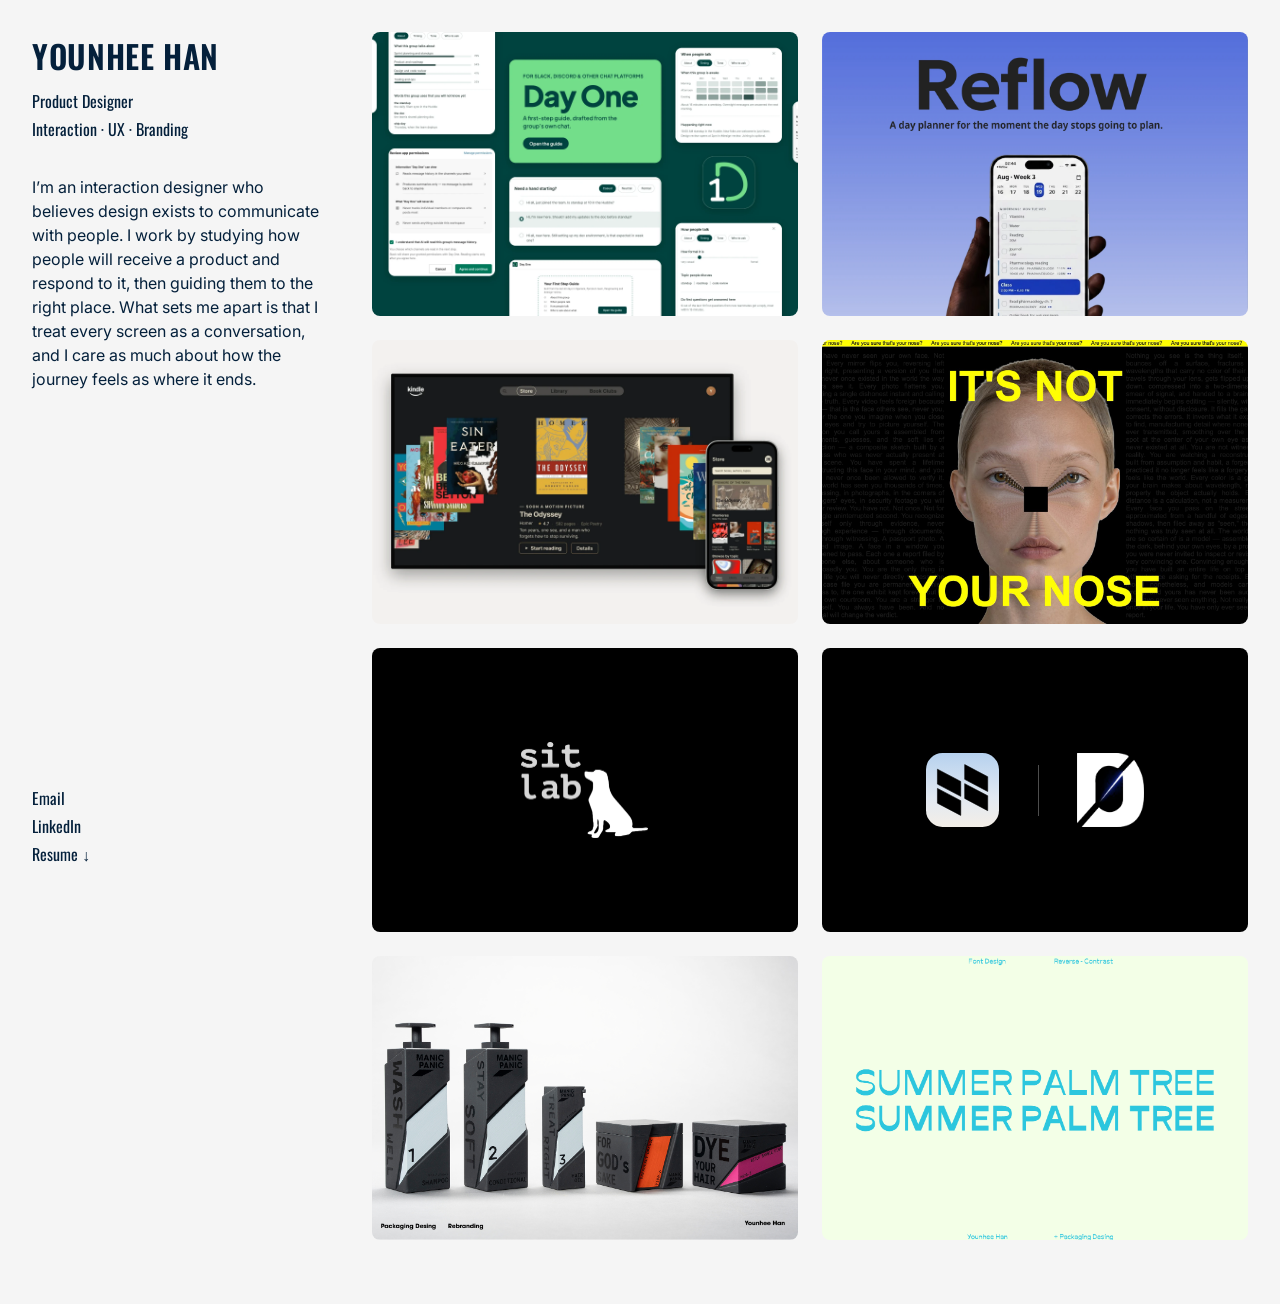
==== index.html @ 1eff99c7 "New Day One thumbnail; host flow first with rounded frames Co-Authored-By: Claude Opus 5.5 <noreply@" ====
<!DOCTYPE html>
<html lang="en">
<head>
	<meta charset="utf-8">
	<meta content="initial-scale=1.0,width=device-width" name="viewport">

	<title>Younhee Han — Product Designer</title>

    <link rel="preconnect" href="https://fonts.googleapis.com">
<link rel="preconnect" href="https://fonts.gstatic.com" crossorigin>
<link href="https://fonts.googleapis.com/css2?family=Inter:ital,opsz,wght@0,14..32,100..900;1,14..32,100..900&family=Oswald:wght@200..700&display=swap" rel="stylesheet">
<link href="css/tokens.css?v=1" rel="stylesheet" type="text/css">
    <link href="css/reset.css" rel="stylesheet" type="text/css">
	<link href="css/styles.css?v=19" rel="stylesheet" type="text/css">

<link href="css/reveal.css?v=1" rel="stylesheet" type="text/css">
</head>

<body>

<div class="page_layout">

    <aside class="about">
        <div class="about_top">
            <div class="name">Younhee Han</div>
            <div class="role">
                <div class="role_detail">Product Designer</div>
                <div class="role_detail">Interaction · UX · Branding</div>
            </div>

            <p class="intro">I&rsquo;m an interaction designer who believes design exists to communicate with people. I work by studying how people will receive a product and respond to it, then guiding them to the right place. What sets me apart is that I treat every screen as a conversation, and I care as much about how the journey feels as where it ends.</p>
        </div>

        <ul class="contact">
            <li><a class="contact_item" href="mailto:yhan11@inside.artcenter.edu">Email</a></li>
            <li><a class="contact_item" href="https://www.linkedin.com/in/younhee-han-1907663b5/" target="_blank" rel="noopener">LinkedIn</a></li>
            <li><a class="contact_item" href="assets/YounheeHan_Resume.pdf" download="YounheeHan_Resume.pdf">Resume ↓</a></li>
        </ul>

        <!-- Hidden for now; restore if needed:
        <div class="extras">
            <a class="extras_item" href="http://colorpalette.younheehan.com/index.html">Color Palette</a>
        </div>
        -->
    </aside>

    <main class="project_grid">

        <a class="card" href="dayone.html">
            <span class="card_thumb"><img src="assets/images/dayone/thumb.webp?v=3" alt="Day One: plugin panels, first-message drafts and the app icon tiled on Day One green"></span>
            <span class="card_meta">
                <span class="card_title">Day One</span>
                <span class="card_summary">A private guide that helps newcomers read a group's unspoken rules and write their first message.</span>
                <span class="card_tag">Research · UX · UI · Prototyping · Team capstone</span>
            </span>
        </a>

        <a class="card" href="reflow.html">
            <span class="card_thumb"><img src="assets/images/reflow/cs-cover.webp" alt="Reflow cover: the week view on an iPhone"></span>
            <span class="card_meta">
                <span class="card_heading">
                    <span class="card_title">Reflow</span>
                    <span class="card_badge">On the App Store</span>
                </span>
                <span class="card_summary">A day planner that rebuilds the rest of your day in one tap when a task runs long.</span>
                <span class="card_tag">Design &amp; Development · Solo</span>
            </span>
        </a>

        <a class="card" href="kindle.html">
            <span class="card_thumb"><img src="assets/images/kindle/thumb.webp?v=2" alt="Kindle TV cover: the discovery home on a television with the phone app overlapping its corner"></span>
            <span class="card_meta">
                <span class="card_title">Kindle TV</span>
                <span class="card_summary">Moves image-heavy books to the TV, with the phone as a loupe for exploring the picture.</span>
                <span class="card_tag">Research · UX · UI · Prototyping</span>
            </span>
        </a>

        <a class="card" href="nose.html">
            <span class="card_thumb"><img src="assets/images/nose/thumb.jpg" alt="It's Not Your Nose: a face with the nose replaced by a black square under yellow type"></span>
            <span class="card_meta">
                <span class="card_title">It's Not Your Nose</span>
                <span class="card_summary">A website that asks whether you have ever really seen your own face. Shown at ArtCenter.</span>
                <span class="card_tag">Web · Interaction</span>
            </span>
        </a>

        <div class="card card--static" tabindex="0">
            <span class="card_thumb card_thumb--logo">
                <img class="card_logo card_logo--solo" src="assets/images/logos/situationlab.webp" alt="Situation Lab logo: the words sit lab beside a seated dog">
            </span>
            <span class="card_meta">
                <span class="card_title">Situation Lab</span>
                <span class="card_summary">An archive website for a school research lab.</span>
                <span class="card_tag">Web Design · Client Work</span>
            </span>
        </div>

        <div class="card card--static" tabindex="0">
            <span class="card_thumb card_thumb--logo">
                <img class="card_logo" src="assets/images/logos/nuan.svg" alt="Nuan app icon">
                <span class="card_logo_rule" aria-hidden="true"></span>
                <img class="card_logo" src="assets/images/logos/day0labs.webp" alt="Day0 Labs logo">
            </span>
            <span class="card_meta">
                <span class="card_heading">
                    <span class="card_title">Nuan by Day0 Labs</span>
                    <span class="card_badge">Current</span>
                </span>
                <span class="card_summary">Internship on Nuan, a product from Day0 Labs.</span>
                <span class="card_tag">Product Intern · UI/UX Design</span>
            </span>
        </div>

        <a class="card" href="manicpanic.html">
            <span class="card_thumb"><img src="assets/images/thumb/mpthumb.jpg" alt="Manic Panic cover: the black product line"></span>
            <span class="card_meta">
                <span class="card_title">Manic Panic</span>
                <span class="card_summary">A rebrand built on punk's values rather than its look, in a restrained black-on-black palette.</span>
                <span class="card_tag">Branding · Packaging</span>
            </span>
        </a>

        <a class="card" href="summerpalmtree.html">
            <span class="card_thumb"><img src="assets/images/thumb/SPTthumb.jpg" alt="Summer Palm Tree cover: the typeface set in cyan"></span>
            <span class="card_meta">
                <span class="card_title">Summer Palm Tree</span>
                <span class="card_summary">A reverse-stress typeface that carries the mood of a tropical getaway in its letterforms.</span>
                <span class="card_tag">Type Design</span>
            </span>
        </a>

    </main>
</div>

<script src="js/reveal.js?v=1" defer></script>
</body>
</html>
---- css/tokens.css ----
/* =====================================================
   Shared tokens
   Loaded before every page's own stylesheet so the index,
   the shell and each case study draw from one set of values.
   ===================================================== */

:root {
    /* Corner radius. Three steps plus two shapes:
       sm  small marks (swatches, tiny tags)
       md  boxes on the index, nodes, images inside a page
       lg  cards and blocks that hold content
       pill / circle  for chips, badges, dots and rings */
    --radius-sm: 4px;
    --radius-md: 8px;
    --radius-lg: 16px;
    --radius-pill: 999px;
    --radius-circle: 50%;
}
---- css/styles.css ----
body {
    background-color: rgb(245, 245, 245);
    font-family: "Oswald", sans-serif;
    color: rgb(4, 32, 59);
    margin: 0;
    padding: 0;
}

a {
    color: inherit;
    text-decoration: none;
}

.page_layout {
    display: grid;
    grid-template-columns: minmax(17rem, 24%) minmax(0, 1fr);
    gap: 3rem;
    padding: 0 2rem;
    box-sizing: border-box;
}

/* =====================
   About column (left)
   Sticks to the viewport; the top block and the contact
   links sit at opposite ends of the full height.
   ===================== */
.about {
    position: sticky;
    top: 0;
    height: 100vh;
    padding: 2rem 0;
    box-sizing: border-box;

    display: flex;
    flex-direction: column;
    justify-content: space-between;
}

.name {
    font-size: 2rem;
    font-weight: 600;
    text-transform: uppercase;
    letter-spacing: 0.02em;
}

.role {
    margin-top: 0.5rem;
}

.role_detail {
    font-size: 1rem;
    padding: 2px 0;
}

.intro {
    font-family: "Inter", sans-serif;
    font-size: 1rem;
    line-height: 1.5;
    max-width: 22rem;
    margin: 2rem 0;
}

.contact {
    list-style: none;
    margin: 0;
    padding: 0;
}

.contact_item,
.extras_item {
    display: inline-block;
    font-size: 1rem;
    padding: 2px 0;
    transition: opacity 0.2s;
}

.contact_item:hover,
.extras_item:hover {
    opacity: 0.6;
}

.extras {
    display: flex;
    flex-direction: column;
    align-items: flex-start;
}

/* =====================
   Project grid (right)
   Every project gets the same room and the same anatomy: a box
   that shows only the work, with the title, one sentence and
   role on top of it when pointed at. Two across.
   ===================== */
.project_grid {
    padding: 2rem 0 4rem;

    display: grid;
    grid-template-columns: repeat(2, minmax(0, 1fr));
    gap: 2rem 1.5rem;
}

.card {
    display: flex;
    flex-direction: column;
    gap: 0.75rem;
}

/* One ratio for every thumbnail so the rows line up,
   whatever size the source image is. */
.card_thumb {
    display: block;
    aspect-ratio: 3 / 2;
    overflow: hidden;
    border-radius: var(--radius-md);
    background-color: rgb(232, 232, 232);
}

.card_thumb img {
    display: block;
    width: 100%;
    height: 100%;
    object-fit: cover;
}

/* Work that has no page yet: not a link, and the plain arrow
   cursor keeps it from promising a click. */
.card--static {
    cursor: default;
}

/* The logo stands in for a thumbnail.
   Black because the supplied logos are drawn on black. */
.card_thumb--logo {
    display: flex;
    align-items: center;
    justify-content: center;
    gap: 9%;
    background-color: #000;
}

.card_thumb .card_logo {
    width: auto;
    height: 26%;
    object-fit: contain;
}

.card_thumb .card_logo--solo {
    height: 34%;
}

.card_logo_rule {
    width: 1px;
    height: 18%;
    background-color: rgba(255, 255, 255, 0.3);
}

.card_meta {
    display: flex;
    flex-direction: column;
    gap: 0.375rem;
}

.card_heading {
    display: flex;
    flex-wrap: wrap;
    align-items: center;
    gap: 0.25rem 0.75rem;
}

.card_title {
    font-size: 1.25rem;
    font-weight: 500;
    line-height: 1.2;
    letter-spacing: 0.01em;
    text-transform: uppercase;
}

/* The one signal on the page that says "this shipped". */
.card_badge {
    padding: 0.125rem 0.5rem;
    border: 1px solid currentColor;
    border-radius: var(--radius-pill);
    font-family: "Inter", sans-serif;
    font-size: 0.75rem;
    font-weight: 500;
    line-height: 1.4;
    white-space: nowrap;
}

.card_summary {
    font-family: "Inter", sans-serif;
    font-size: 0.9375rem;
    line-height: 1.45;
    text-wrap: balance; /* no single word left on the last line */
}

.card_tag {
    font-family: "Inter", sans-serif;
    font-size: 0.8125rem;
    line-height: 1.4;
    text-wrap: balance;
    color: rgba(4, 32, 59, 0.75);
}

.card:focus-visible {
    outline: 2px solid rgb(4, 32, 59);
    outline-offset: 4px;
    border-radius: var(--radius-md);
}

/* =====================================================
   Responsive breakpoints
   ===================================================== */

/* =====================
   Tablet (601px - 1024px)
   About moves on top; the grids keep their columns.
   ===================== */
@media (min-width: 601px) and (max-width: 1024px) {

    .page_layout {
        grid-template-columns: minmax(0, 1fr);
        gap: 0;
        padding: 0 1.5rem;
    }

    .about {
        position: static;
        height: auto;
        padding: 1.5rem 0 2rem;
    }

    .extras {
        margin-top: 1.5rem;
    }

    .project_grid {
        padding-top: 0;
    }
}

/* =====================
   Mobile (<=600px)
   One column; every box keeps the same size.
   ===================== */
@media (max-width: 600px) {

    .page_layout {
        grid-template-columns: minmax(0, 1fr);
        gap: 0;
        padding: 0 1rem;
    }

    .about {
        position: static;
        height: auto;
        padding: 1.25rem 0 2rem;
    }

    .name {
        font-size: 1.5rem;
    }

    .intro {
        margin: 1.25rem 0;
    }

    .extras {
        margin-top: 1.25rem;
    }

    .project_grid {
        grid-template-columns: minmax(0, 1fr);
        padding-top: 0;
    }

    .card {
        gap: 0.5rem;
    }
}

/* =====================
   Hover veil
   With a mouse the grid shows only the work. Pointing at a box
   lays a white veil over it with the title, one sentence and the
   role. Keyboard focus does the same. Touch screens keep the text
   below, since there is nothing to hover with. Kept last so it
   also wins over the tablet block when a tablet has a mouse.
   ===================== */
@media (hover: hover) and (min-width: 601px) {

    .project_grid {
        row-gap: 1.5rem;
    }

    .card {
        position: relative;
        gap: 0;
    }

    .card_meta {
        position: absolute;
        inset: 0;
        justify-content: center;
        gap: 0.5rem;
        padding: 1.5rem 2rem;

        border-radius: var(--radius-md);
        background-color: rgba(255, 255, 255, 0.94);
        opacity: 0;
        transition: opacity 0.2s;
    }

    .card:hover .card_meta,
    .card:focus-visible .card_meta {
        opacity: 1;
    }
}

@media (prefers-reduced-motion: reduce) {

    .card_meta {
        transition: none;
    }
}
---- css/reveal.css ----
/* =====================================================
   Scroll reveal (see js/reveal.js)
   Blocks rise 28px and fade in as they reach the screen; items in a
   grid follow 90ms apart. Uses the `translate` property so it never
   fights a layout's own `transform`. Only active once the script has
   run (.rv-on), so pages are fully visible without JS.
   ===================================================== */
.rv-on .rv {
    opacity: 0;
    translate: 0 28px;
    transition:
        opacity 0.7s cubic-bezier(0.2, 0.7, 0.2, 1),
        translate 0.9s cubic-bezier(0.2, 0.7, 0.2, 1);
    transition-delay: calc(var(--rv-i, 0) * 90ms);
}

.rv-on .rv.rv-in {
    opacity: 1;
    translate: 0 0;
}

@media (prefers-reduced-motion: reduce) {
    .rv-on .rv { opacity: 1; translate: none; transition: none; }
}
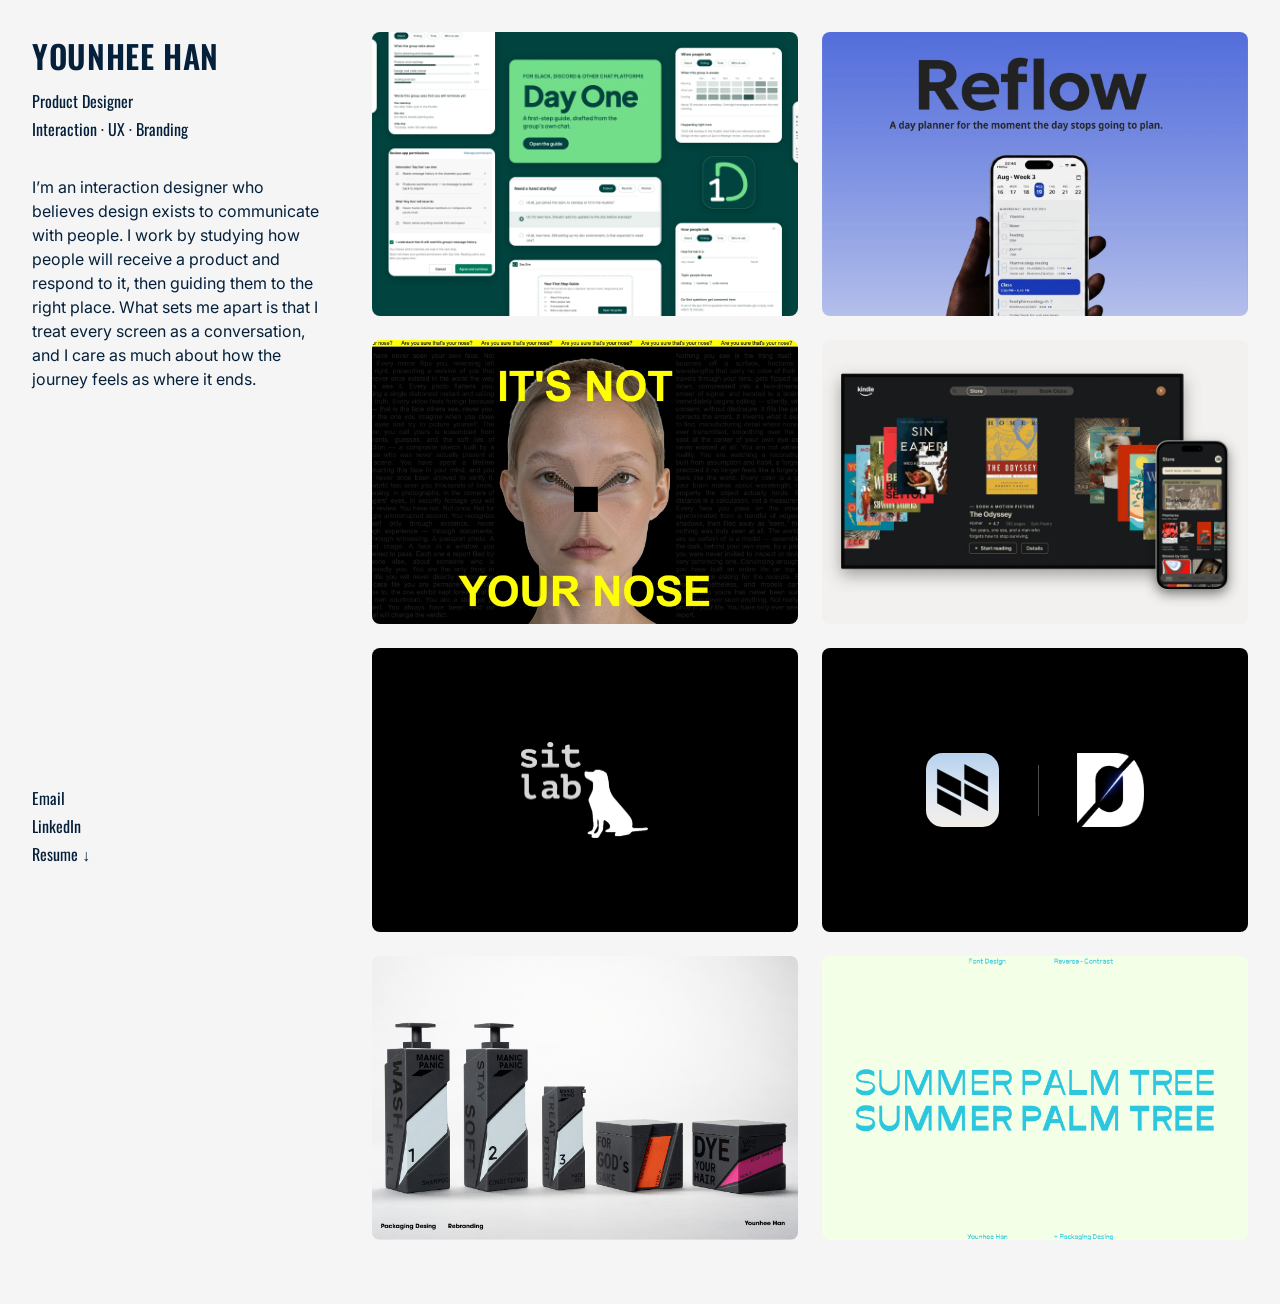
==== commit df2a3dce: "Reveal cards by arrival order; swap Nose and Kindle TV on home Grid items now stagger by the order t" ====
--- a/index.html
+++ b/index.html
@@ -67,21 +67,21 @@
             </span>
         </a>
 
+        <a class="card" href="nose.html">
+            <span class="card_thumb"><img src="assets/images/nose/thumb.jpg" alt="It's Not Your Nose: a face with the nose replaced by a black square under yellow type"></span>
+            <span class="card_meta">
+                <span class="card_title">It's Not Your Nose</span>
+                <span class="card_summary">A website that asks whether you have ever really seen your own face. Shown at ArtCenter.</span>
+                <span class="card_tag">Web · Interaction</span>
+            </span>
+        </a>
+
         <a class="card" href="kindle.html">
             <span class="card_thumb"><img src="assets/images/kindle/thumb.webp?v=2" alt="Kindle TV cover: the discovery home on a television with the phone app overlapping its corner"></span>
             <span class="card_meta">
                 <span class="card_title">Kindle TV</span>
                 <span class="card_summary">Moves image-heavy books to the TV, with the phone as a loupe for exploring the picture.</span>
                 <span class="card_tag">Research · UX · UI · Prototyping</span>
-            </span>
-        </a>
-
-        <a class="card" href="nose.html">
-            <span class="card_thumb"><img src="assets/images/nose/thumb.jpg" alt="It's Not Your Nose: a face with the nose replaced by a black square under yellow type"></span>
-            <span class="card_meta">
-                <span class="card_title">It's Not Your Nose</span>
-                <span class="card_summary">A website that asks whether you have ever really seen your own face. Shown at ArtCenter.</span>
-                <span class="card_tag">Web · Interaction</span>
             </span>
         </a>
 
@@ -133,6 +133,6 @@
     </main>
 </div>
 
-<script src="js/reveal.js?v=1" defer></script>
+<script src="js/reveal.js?v=4" defer></script>
 </body>
 </html>
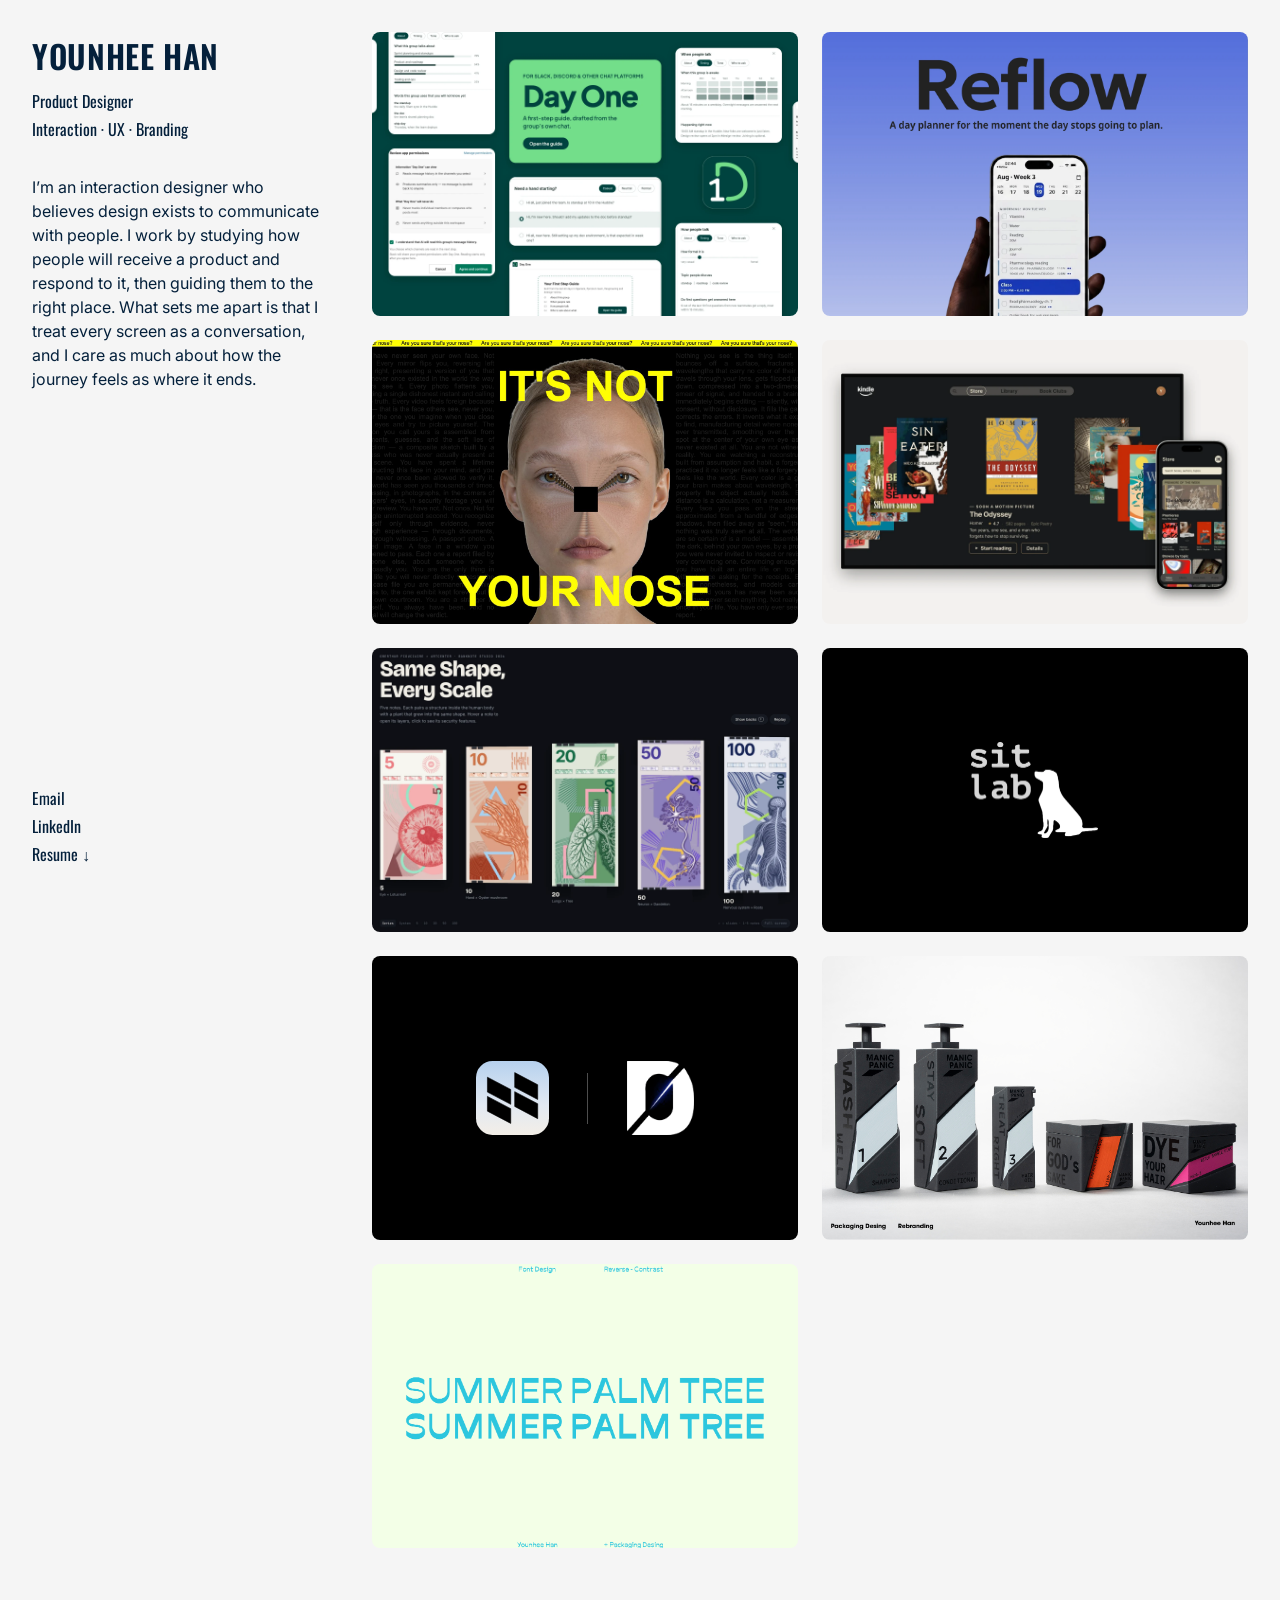
==== commit e1bf1b28: "Add Same Shape, Every Scale as a work-in-progress project Adds the interactive banknote web deck as " ====
--- a/index.html
+++ b/index.html
@@ -85,6 +85,18 @@
             </span>
         </a>
 
+        <a class="card" href="same-shape.html">
+            <span class="card_thumb"><img src="assets/images/sameshape/thumb.webp?v=1" alt="Same Shape, Every Scale: five banknotes pairing the eye, hand, lungs, neurons and nervous system with plants of the same shape"></span>
+            <span class="card_meta">
+                <span class="card_heading">
+                    <span class="card_title">Same Shape, Every Scale</span>
+                    <span class="card_badge">Work in progress</span>
+                </span>
+                <span class="card_summary">A banknote series that pairs structures inside the human body with plants that grew into the same shape.</span>
+                <span class="card_tag">Banknote Design · Oberthur Fiduciaire × ArtCenter</span>
+            </span>
+        </a>
+
         <div class="card card--static" tabindex="0">
             <span class="card_thumb card_thumb--logo">
                 <img class="card_logo card_logo--solo" src="assets/images/logos/situationlab.webp" alt="Situation Lab logo: the words sit lab beside a seated dog">
@@ -133,6 +145,6 @@
     </main>
 </div>
 
-<script src="js/reveal.js?v=4" defer></script>
+<script src="js/reveal.js?v=6" defer></script>
 </body>
 </html>
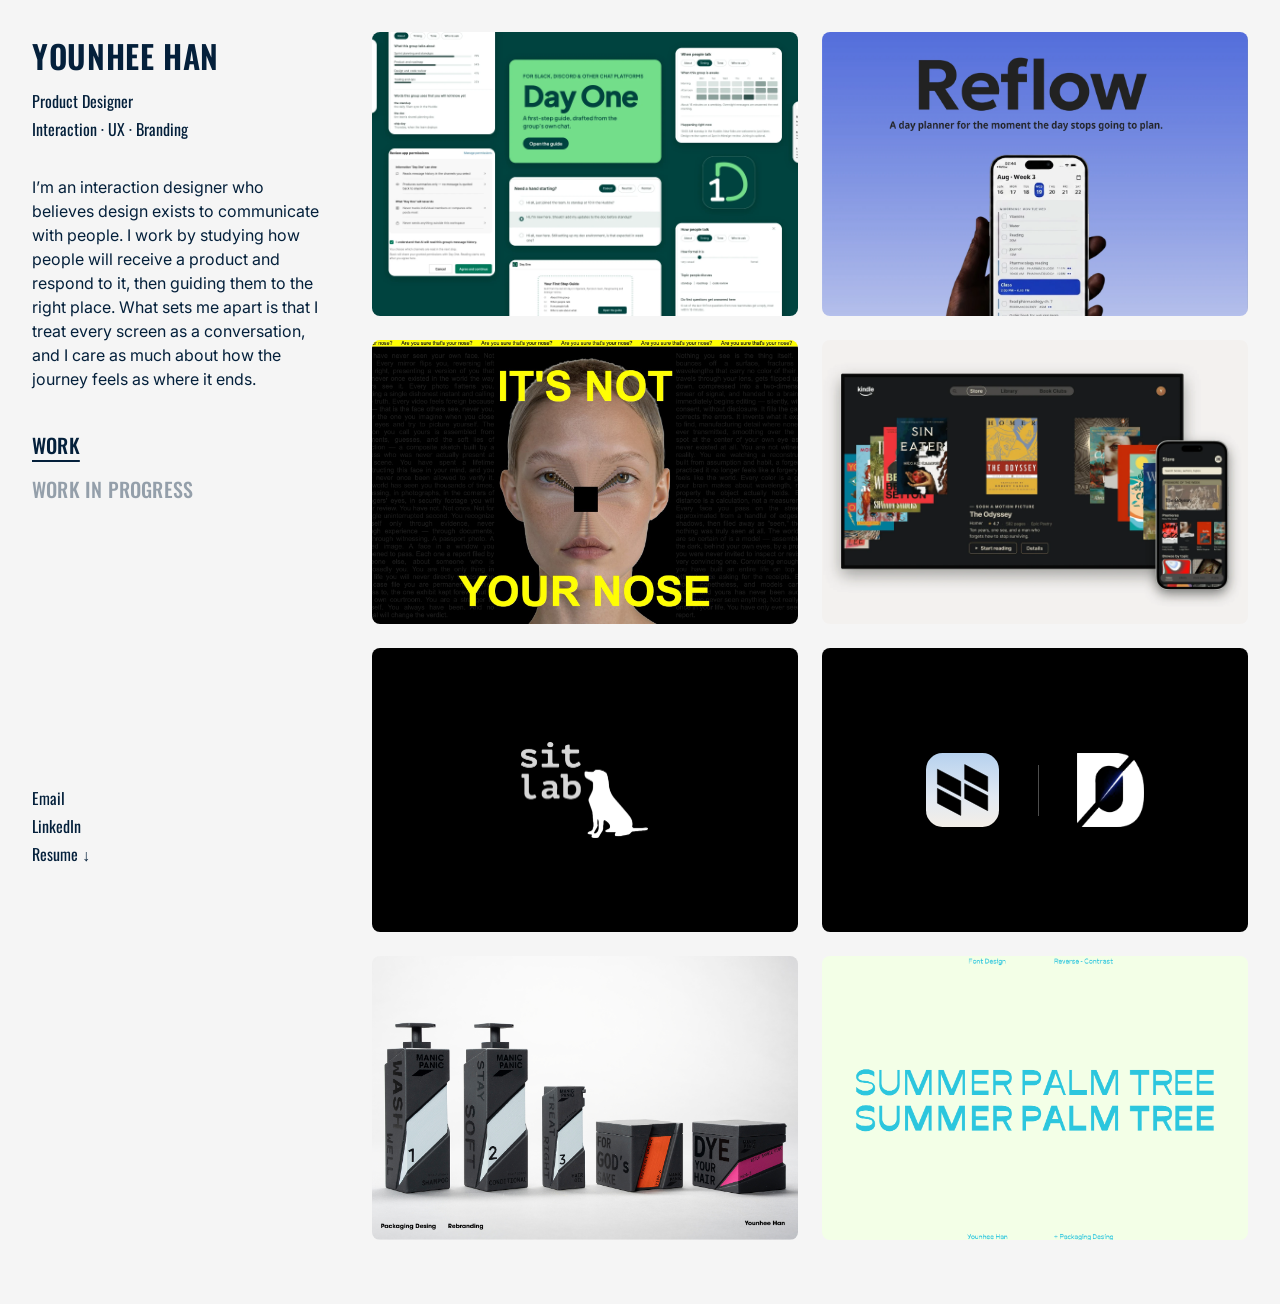
==== commit 701952a2: "Split home into Work and Work in progress pages Add a Work / Work in progress nav to the left column" ====
--- a/index.html
+++ b/index.html
@@ -11,7 +11,7 @@
 <link href="https://fonts.googleapis.com/css2?family=Inter:ital,opsz,wght@0,14..32,100..900;1,14..32,100..900&family=Oswald:wght@200..700&display=swap" rel="stylesheet">
 <link href="css/tokens.css?v=1" rel="stylesheet" type="text/css">
     <link href="css/reset.css" rel="stylesheet" type="text/css">
-	<link href="css/styles.css?v=19" rel="stylesheet" type="text/css">
+	<link href="css/styles.css?v=23" rel="stylesheet" type="text/css">
 
 <link href="css/reveal.css?v=1" rel="stylesheet" type="text/css">
 </head>
@@ -29,6 +29,13 @@
             </div>
 
             <p class="intro">I&rsquo;m an interaction designer who believes design exists to communicate with people. I work by studying how people will receive a product and respond to it, then guiding them to the right place. What sets me apart is that I treat every screen as a conversation, and I care as much about how the journey feels as where it ends.</p>
+            <nav class="site_nav" aria-label="Projects">
+                <ul>
+                <li><a class="site_nav_item" href="index.html" aria-current="page">Work</a></li>
+                <li><a class="site_nav_item" href="wip.html">Work in progress</a></li>
+                </ul>
+            </nav>
+
         </div>
 
         <ul class="contact">
@@ -85,18 +92,6 @@
             </span>
         </a>
 
-        <a class="card" href="same-shape.html">
-            <span class="card_thumb"><img src="assets/images/sameshape/thumb.webp?v=1" alt="Same Shape, Every Scale: five banknotes pairing the eye, hand, lungs, neurons and nervous system with plants of the same shape"></span>
-            <span class="card_meta">
-                <span class="card_heading">
-                    <span class="card_title">Same Shape, Every Scale</span>
-                    <span class="card_badge">Work in progress</span>
-                </span>
-                <span class="card_summary">A banknote series that pairs structures inside the human body with plants that grew into the same shape.</span>
-                <span class="card_tag">Banknote Design · Oberthur Fiduciaire × ArtCenter</span>
-            </span>
-        </a>
-
         <div class="card card--static" tabindex="0">
             <span class="card_thumb card_thumb--logo">
                 <img class="card_logo card_logo--solo" src="assets/images/logos/situationlab.webp" alt="Situation Lab logo: the words sit lab beside a seated dog">
--- a/css/styles.css
+++ b/css/styles.css
@@ -60,6 +60,51 @@
     margin: 2rem 0;
 }
 
+/* =====================
+   Site nav
+   Two places only: finished work and work in progress. Set in the
+   name's typeface so it reads as part of the identity block, not as
+   a link list. The current page is full strength and underlined;
+   the other one is faded but still clearly a link.
+   ===================== */
+.site_nav ul {
+    list-style: none;
+    margin: 0;
+    padding: 0;
+    display: flex;
+    flex-direction: column;
+    align-items: flex-start;
+}
+
+.site_nav_item {
+    display: inline-flex;
+    align-items: center;
+    min-height: 2.75rem;           /* 44px touch target */
+    font-size: 1.25rem;
+    font-weight: 500;
+    letter-spacing: 0.01em;
+    text-transform: uppercase;
+    opacity: 0.4;
+    transition: opacity 0.2s;
+}
+
+.site_nav_item:hover {
+    opacity: 0.75;
+}
+
+.site_nav_item[aria-current="page"] {
+    opacity: 1;
+    text-decoration: underline;
+    text-decoration-thickness: 2px;
+    text-underline-offset: 0.3em;
+}
+
+.site_nav_item:focus-visible {
+    outline: 2px solid currentColor;
+    outline-offset: 2px;
+    border-radius: var(--radius-sm);
+}
+
 .contact {
     list-style: none;
     margin: 0;
@@ -97,6 +142,18 @@
     display: grid;
     grid-template-columns: repeat(2, minmax(0, 1fr));
     gap: 2rem 1.5rem;
+}
+
+/* =====================
+   Work in progress page
+   Same grid as the home page; the nav title says what it is.
+   ===================== */
+.work {
+    padding: 2rem 0 4rem;
+}
+
+.work .project_grid {
+    padding: 0;
 }
 
 .card {
@@ -234,6 +291,27 @@
         margin-top: 1.5rem;
     }
 
+    .work {
+        padding-top: 0;
+    }
+
+    /* Stacked above the grid, the nav moves below the contact links
+       so it sits right on top of the projects it switches, and the
+       two links line up side by side like tabs. */
+    .about_top {
+        display: contents;
+    }
+
+    .site_nav {
+        order: 1;
+        margin-top: 1.5rem;
+    }
+
+    .site_nav ul {
+        flex-direction: row;
+        gap: 0 1.5rem;
+    }
+
     .project_grid {
         padding-top: 0;
     }
@@ -267,6 +345,27 @@
 
     .extras {
         margin-top: 1.25rem;
+    }
+
+    .work {
+        padding-top: 0;
+    }
+
+    /* Stacked above the grid, the nav moves below the contact links
+       so it sits right on top of the projects it switches, and the
+       two links line up side by side like tabs. */
+    .about_top {
+        display: contents;
+    }
+
+    .site_nav {
+        order: 1;
+        margin-top: 1.5rem;
+    }
+
+    .site_nav ul {
+        flex-direction: row;
+        gap: 0 1.5rem;
     }
 
     .project_grid {
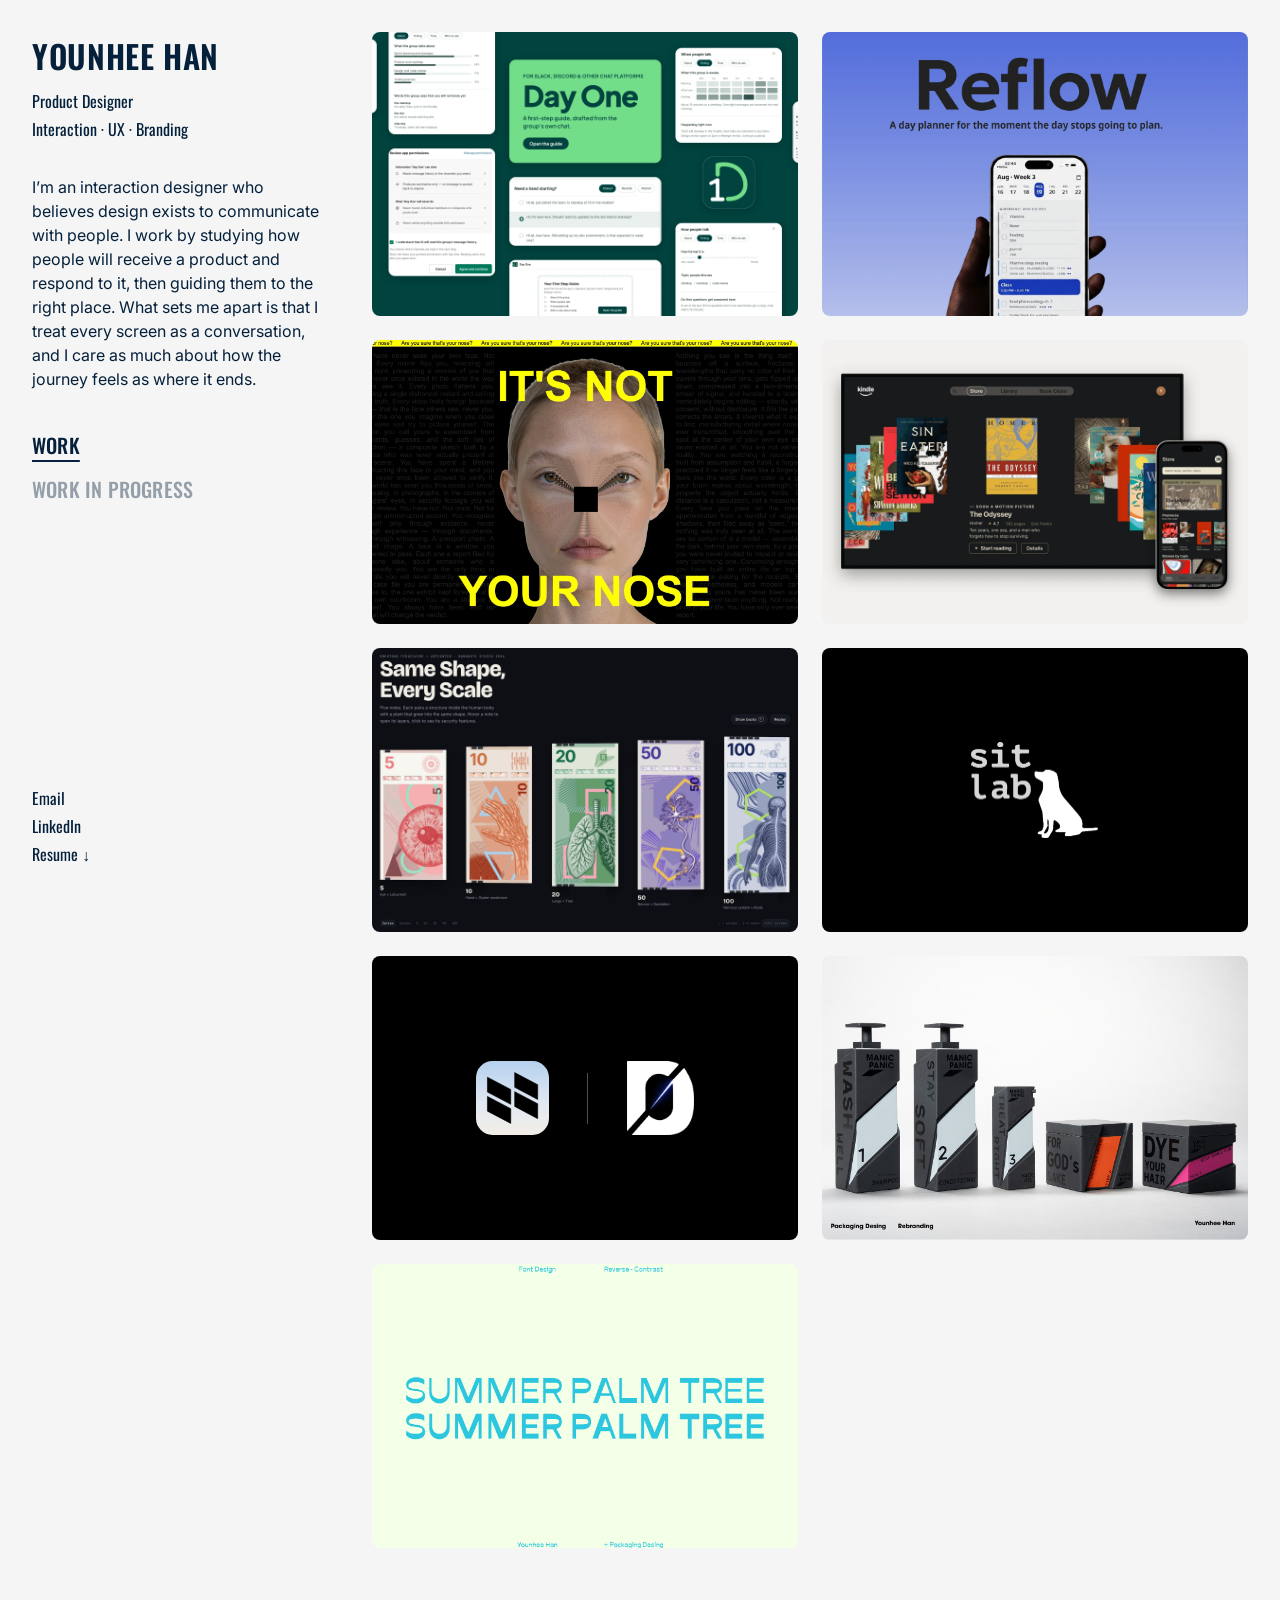
==== commit 630a77e7: "Merge main into add-same-shape-wip # Conflicts: #	same-shape.html" ====
--- a/index.html
+++ b/index.html
@@ -92,6 +92,18 @@
             </span>
         </a>
 
+        <a class="card" href="same-shape.html">
+            <span class="card_thumb"><img src="assets/images/sameshape/thumb.webp?v=1" alt="Same Shape, Every Scale: five banknotes pairing the eye, hand, lungs, neurons and nervous system with plants of the same shape"></span>
+            <span class="card_meta">
+                <span class="card_heading">
+                    <span class="card_title">Same Shape, Every Scale</span>
+                    <span class="card_badge">Work in progress</span>
+                </span>
+                <span class="card_summary">A banknote series that pairs structures inside the human body with plants that grew into the same shape.</span>
+                <span class="card_tag">Banknote Design · Oberthur Fiduciaire × ArtCenter</span>
+            </span>
+        </a>
+
         <div class="card card--static" tabindex="0">
             <span class="card_thumb card_thumb--logo">
                 <img class="card_logo card_logo--solo" src="assets/images/logos/situationlab.webp" alt="Situation Lab logo: the words sit lab beside a seated dog">
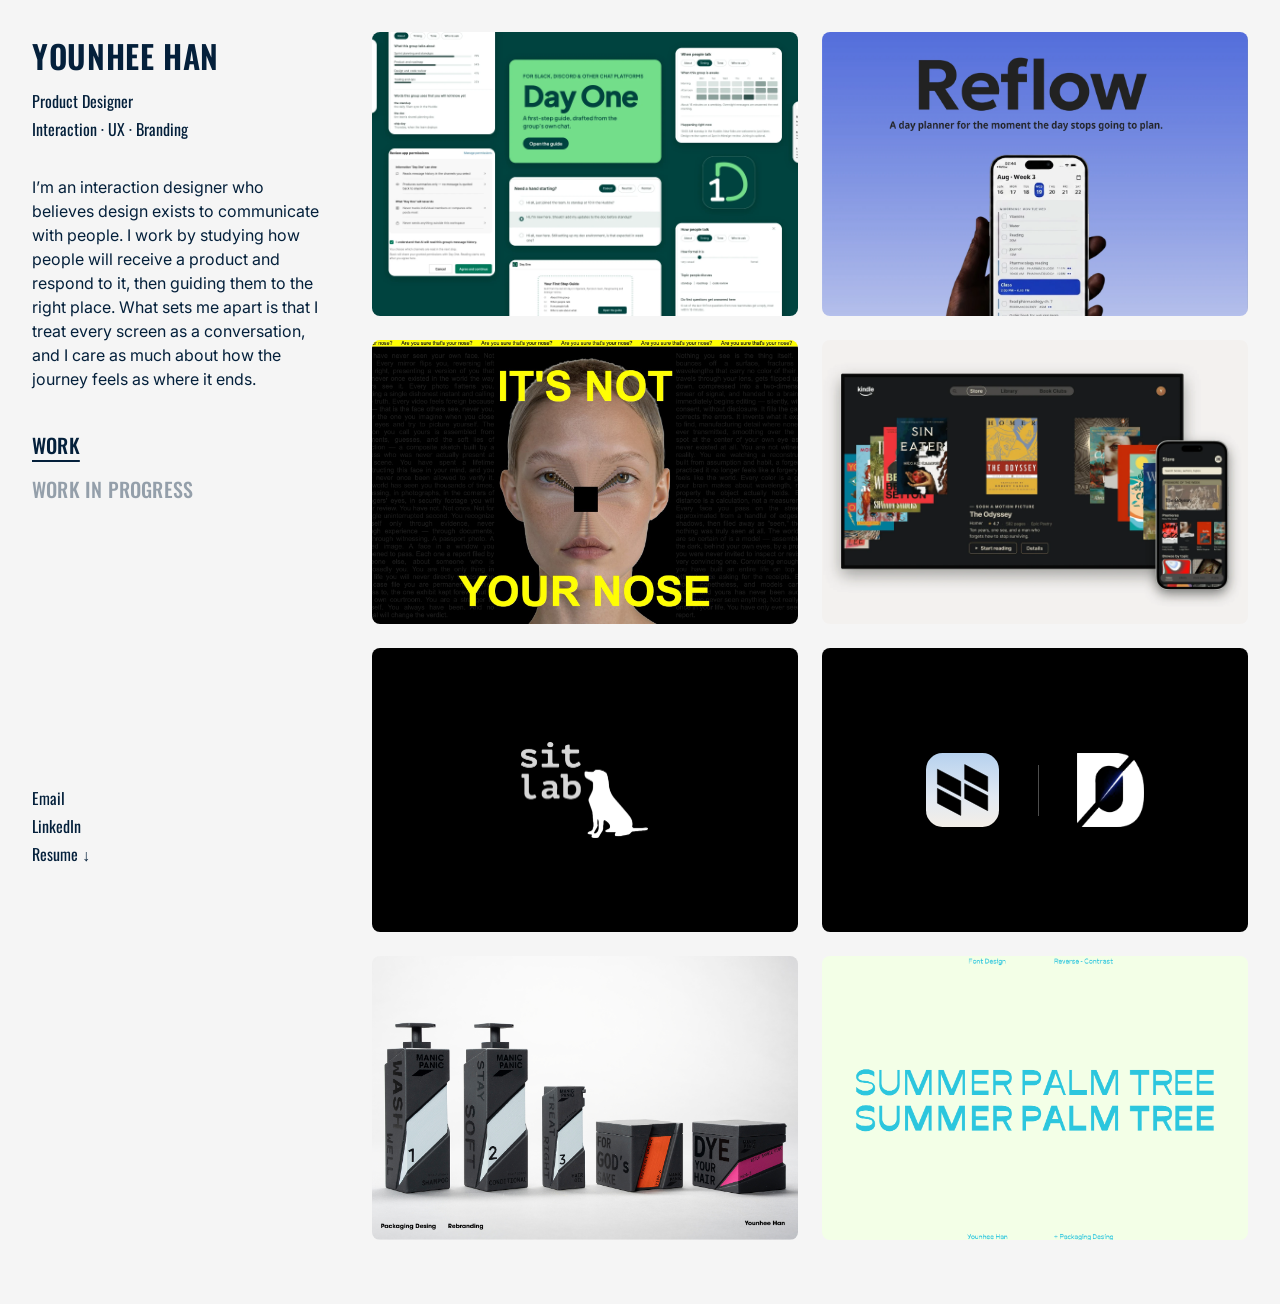
==== commit a46dc4f0: "Keep Same Shape on the Work in progress page only Co-Authored-By: Claude Opus 5.5 <noreply@anthropic" ====
--- a/index.html
+++ b/index.html
@@ -92,18 +92,6 @@
             </span>
         </a>
 
-        <a class="card" href="same-shape.html">
-            <span class="card_thumb"><img src="assets/images/sameshape/thumb.webp?v=1" alt="Same Shape, Every Scale: five banknotes pairing the eye, hand, lungs, neurons and nervous system with plants of the same shape"></span>
-            <span class="card_meta">
-                <span class="card_heading">
-                    <span class="card_title">Same Shape, Every Scale</span>
-                    <span class="card_badge">Work in progress</span>
-                </span>
-                <span class="card_summary">A banknote series that pairs structures inside the human body with plants that grew into the same shape.</span>
-                <span class="card_tag">Banknote Design · Oberthur Fiduciaire × ArtCenter</span>
-            </span>
-        </a>
-
         <div class="card card--static" tabindex="0">
             <span class="card_thumb card_thumb--logo">
                 <img class="card_logo card_logo--solo" src="assets/images/logos/situationlab.webp" alt="Situation Lab logo: the words sit lab beside a seated dog">
